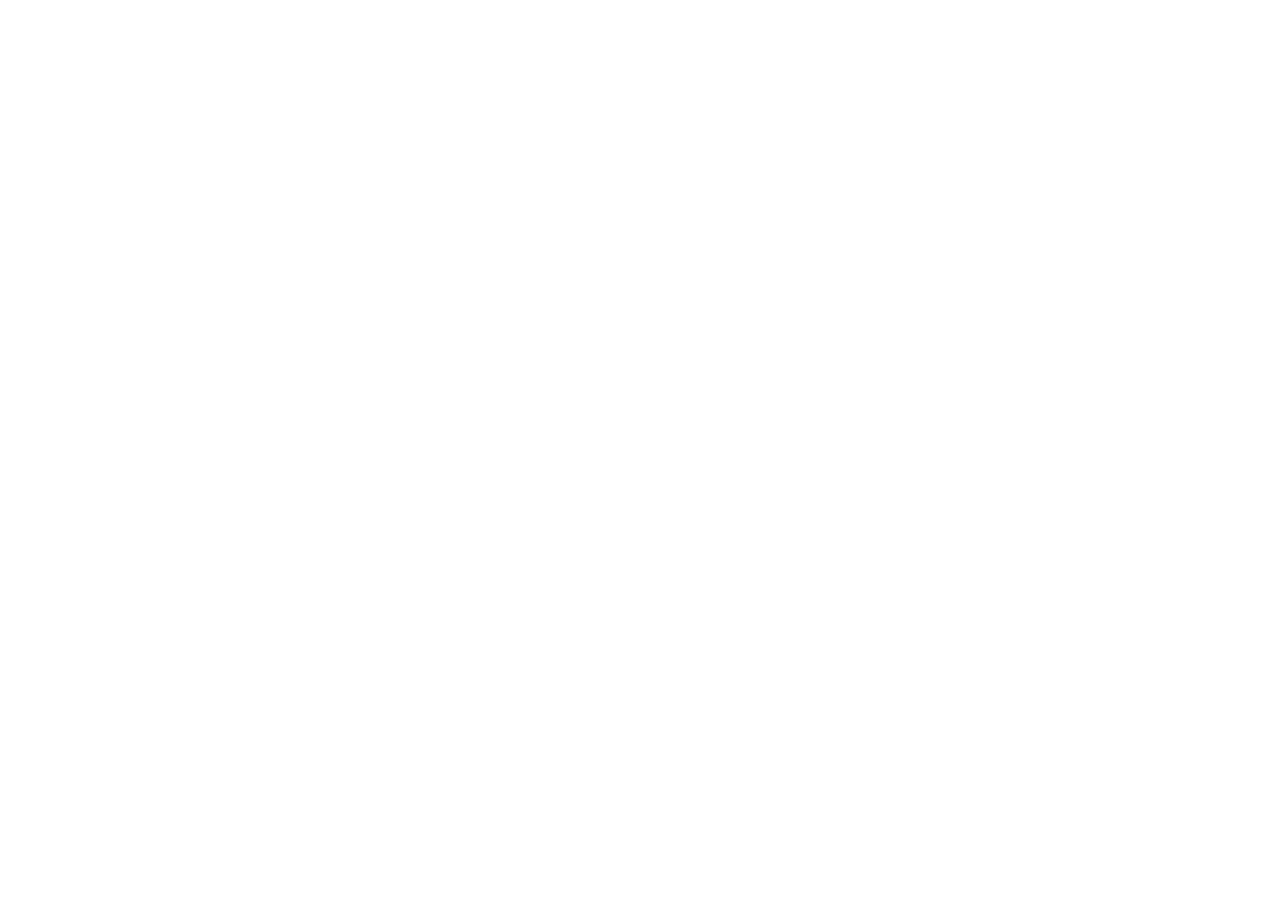
==== index.html @ da7eab52 "Initial commit" ====
<!DOCTYPE html>
<html lang="en">
<head>
  <meta charset="UTF-8">
  <meta name="viewport" content="width=device-width, initial-scale=1.0">
  <title>Project</title>

  <!-- Styles  -->
<link rel="stylesheet" href="css/normalize.css">
<link rel="stylesheet" href="css/styles.css">
</head>
<body>


  <script src="js/main.js"></script>
</body>
</html>
---- css/styles.css ----
/* GLOBAL */
html {
  box-sizing: border-box;
  height: 100%;
  scroll-behavior: smooth;
}

*,
*::before,
*::after {
box-sizing: inherit;
}

body {
  display: flex;
  flex-direction: column;
  height: 100%;
  padding: 0;
  margin: 0;
  font-family: Arial, sans-serif;
  font-size: 16px;
  line-height: 1.5;
  background: #fff;
  color: #222;
}

img {
  max-width: 100%;
  height: auto;
}


/* CONTAINER  */
.container {
  width: 100%;
max-width: 1200px;
padding-left: 50px;
padding-right: 50px;
margin-left: auto;
margin-right: auto;
}
/* MAIN-CONTENT */
.main-content {
flex-grow: 1;
}
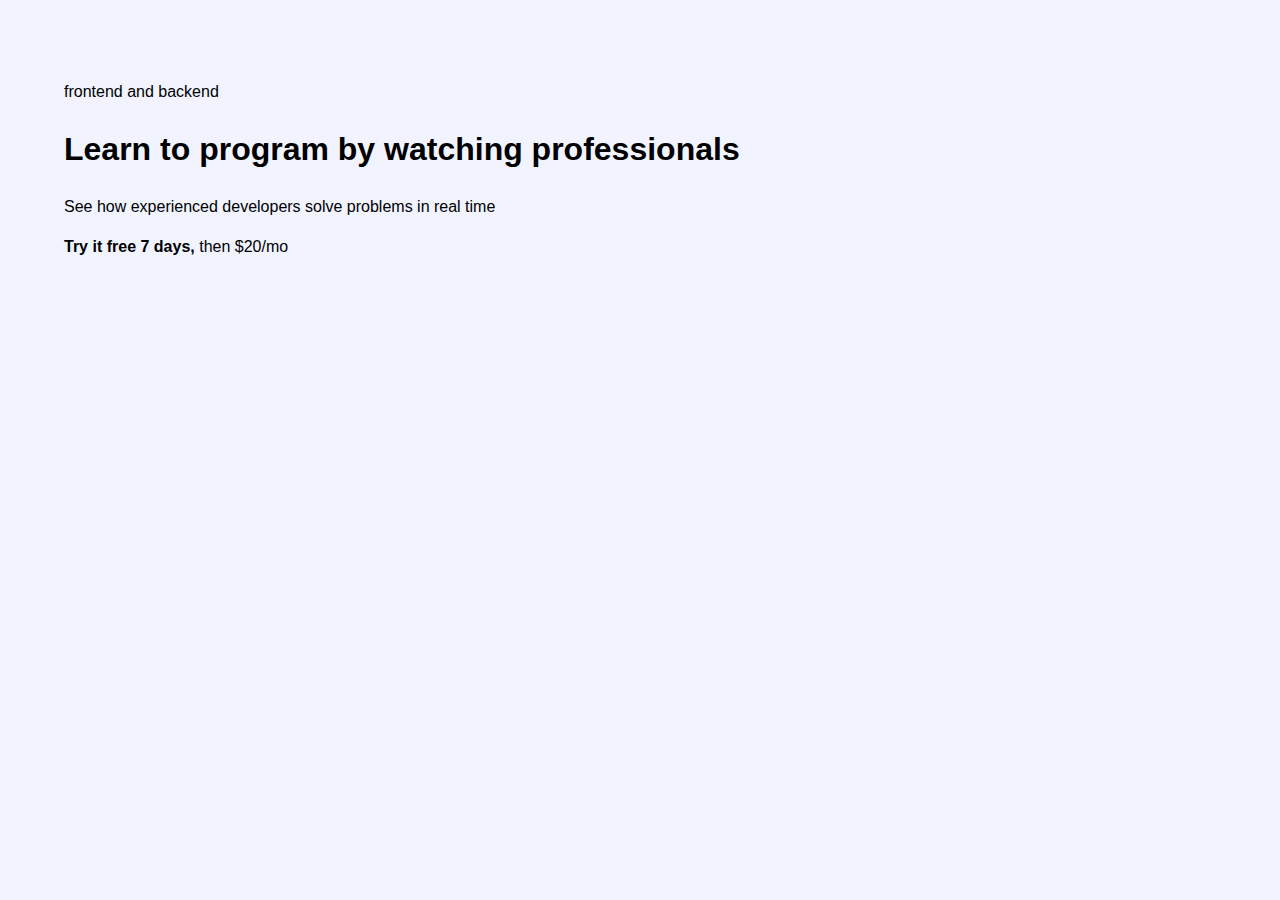
==== commit 8a5fe769: "Add project's fonts and hero section's markup" ====
--- a/index.html
+++ b/index.html
@@ -3,14 +3,32 @@
 <head>
   <meta charset="UTF-8">
   <meta name="viewport" content="width=device-width, initial-scale=1.0">
-  <title>Project</title>
+  <title>Intro Form</title>
 
   <!-- Styles  -->
 <link rel="stylesheet" href="css/normalize.css">
 <link rel="stylesheet" href="css/styles.css">
 </head>
 <body>
+<!-- MAIN-CONTENT  -->
+  <div class="main-content">
+<div class="container">
+  <div class="intro-page">
+    <!-- HERO -->
+  <div class="hero">
+    <div class="hero-main">
+      <div class="hero-badge">frontend and backend</div>
+      <h1 class="hero-heading">Learn to program by watching professionals</h1>
+      <p class="hero-text">See how experienced developers solve problems in real time</p>
+    </div>
+    <div class="herobotton"><strong>Try it free 7 days,</strong> then $20/mo</div>
+  </div>
 
+
+    <!-- REGISTRATION-FORM  -->
+  </div>
+</div>
+  </div>
 
   <script src="js/main.js"></script>
 </body>
--- a/css/styles.css
+++ b/css/styles.css
@@ -1,3 +1,51 @@
+/* FONTS  */
+@font-face {
+  font-family: 'Inter 18pt';
+  src: url('../Fonts/') format('woff2'),
+  url('../Fonts/Inter18pt-Bold.woff') format('woff');
+  font-weight: bold;
+  font-style: normal;
+  font-display: swap;
+}
+
+@font-face {
+  font-family: 'Inter 18pt';
+  src: url('../Fonts/Inter18pt-SemiBold.woff2') format('woff2'),
+  url('../Fonts/Inter18pt-SemiBold.woff') format('woff');
+  font-weight: 600;
+  font-style: normal;
+  font-display: swap;
+}
+
+@font-face {
+  font-family: 'Inter 18pt';
+  src: url('../Fonts/Inter18pt-Regular.woff2') format('woff2'),
+  url('../Fonts/Inter18pt-Regular.woff') format('woff');
+  font-weight: normal;
+  font-style: normal;
+  font-display: swap;
+}
+
+@font-face {
+  font-family: 'Inter 18pt';
+  src: url('../Fonts/Inter18pt-Medium.woff2') format('woff2'),
+  url('../Fonts/Inter18pt-Medium.woff') format('woff');
+  font-weight: 500;
+  font-style: normal;
+  font-display: swap;
+}
+
+
+
+/* COSTUM PROPS */
+:root {
+  --body-bg: #f1f4ff;
+  --green:  #4dc490;
+  --purple: #655fa2;
+  --red:  #f03535;
+  --text-color:#000;
+}
+
 /* GLOBAL */
 html {
   box-sizing: border-box;
@@ -8,7 +56,7 @@
 *,
 *::before,
 *::after {
-box-sizing: inherit;
+  box-sizing: inherit;
 }
 
 body {
@@ -17,11 +65,11 @@
   height: 100%;
   padding: 0;
   margin: 0;
-  font-family: Arial, sans-serif;
+  font-family: "Inter", "Arial", sans-serif;
   font-size: 16px;
   line-height: 1.5;
-  background: #fff;
-  color: #222;
+  background: var(--body-bg);
+  color: var(--text-color);
 }
 
 img {
@@ -33,13 +81,15 @@
 /* CONTAINER  */
 .container {
   width: 100%;
-max-width: 1200px;
-padding-left: 50px;
-padding-right: 50px;
-margin-left: auto;
-margin-right: auto;
+  max-width: 1192px;
+  padding-left: 20px;
+  padding-right: 20px;
+  margin-left: auto;
+  margin-right: auto;
 }
 /* MAIN-CONTENT */
 .main-content {
-flex-grow: 1;
+  flex-grow: 1;
+  padding-top: 80px;
+  padding-bottom: 80px;
 }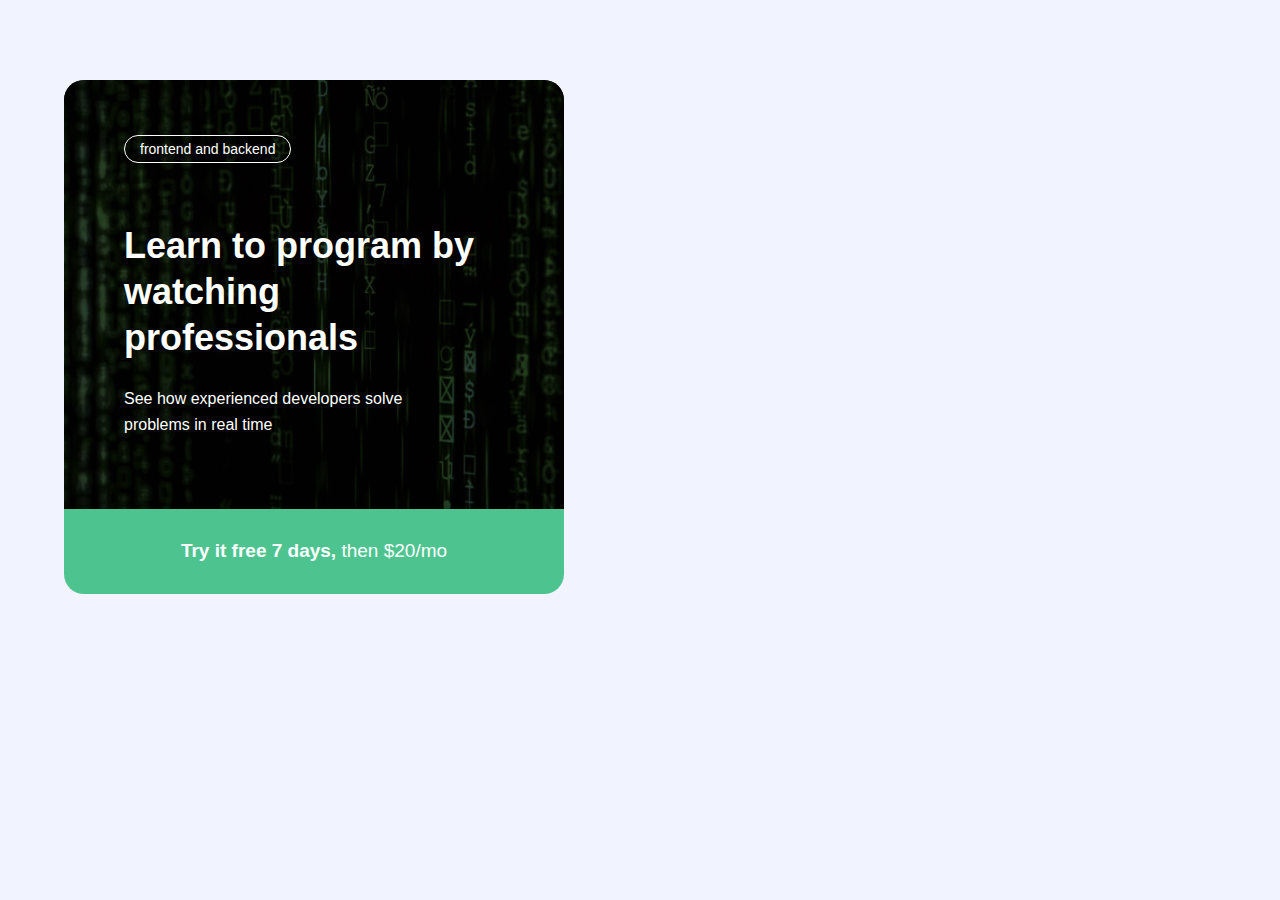
==== commit a8935c6b: "Add hero styles" ====
--- a/index.html
+++ b/index.html
@@ -18,10 +18,10 @@
   <div class="hero">
     <div class="hero-main">
       <div class="hero-badge">frontend and backend</div>
-      <h1 class="hero-heading">Learn to program by watching professionals</h1>
-      <p class="hero-text">See how experienced developers solve problems in real time</p>
+      <h1 class="hero-heading">Learn to program by<br>watching<br>professionals</h1>
+      <p class="hero-text">See how experienced developers solve<br>problems in real time</p>
     </div>
-    <div class="herobotton"><strong>Try it free 7 days,</strong> then $20/mo</div>
+    <div class="hero-botton"><strong>Try it free 7 days,</strong> then $20/mo</div>
   </div>
 
 
--- a/css/styles.css
+++ b/css/styles.css
@@ -92,4 +92,60 @@
   flex-grow: 1;
   padding-top: 80px;
   padding-bottom: 80px;
+}
+
+/* HERO  */
+
+.intro-page {
+  display: flex;
+}
+
+.hero {
+--text-color:#fff;
+
+  display: flex;
+  flex-direction: column;
+width: 100%;
+max-width: 500px;
+border-radius: 20px;
+overflow: hidden;
+color: var(--text-color);
+}
+.hero-main {
+  flex-grow: 1;
+  display: flex;
+  flex-direction: column;
+  align-items: flex-start;
+  padding: 55px 60px;
+  background-color: #222;
+  background-image: url(../img/Rectangle\ 6.jpg);
+  background-repeat: no-repeat;
+  background-size: cover;
+  background-position: center center;
+}
+.hero-badge {
+  padding: 5px 15px;
+  margin-bottom: 60px;
+  border: 1px solid var(--text-color);
+  font-size: 14px;
+  font-weight: 500;
+  line-height: normal;
+  border-radius: 41px;
+}
+.hero-heading {
+  margin-top: 0;
+  margin-bottom: 25px;
+  font-size: 36px;
+  line-height: 46px;
+}
+.hero-text {
+  margin-top: 0;
+  font-size: 16px;
+  line-height: 26px;
+}
+.hero-botton {
+padding: 28px;
+background-color: var(--green);
+font-size: 19px;
+text-align: center;
 }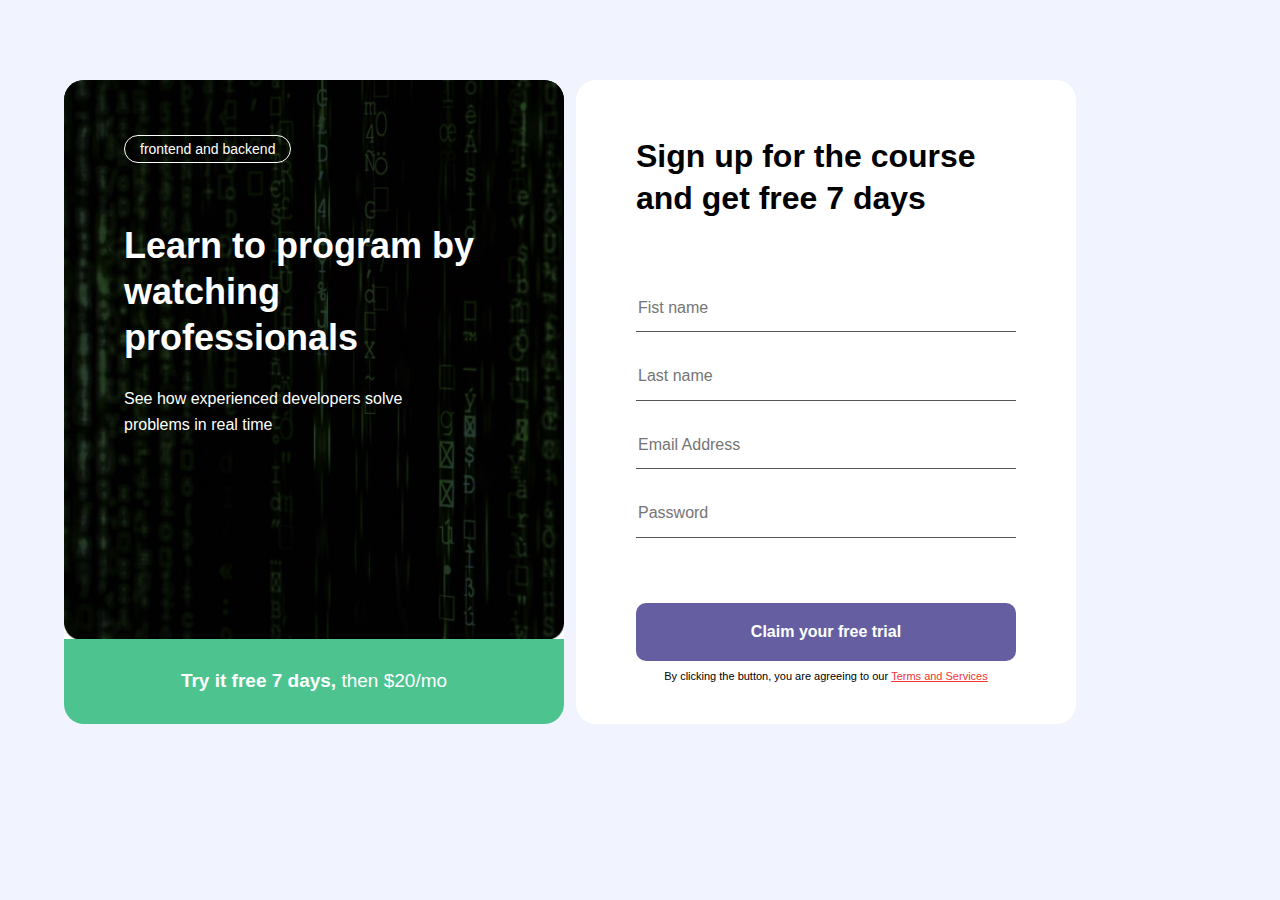
==== commit 2965a3bd: "Add signup form" ====
--- a/index.html
+++ b/index.html
@@ -25,7 +25,18 @@
   </div>
 
 
-    <!-- REGISTRATION-FORM  -->
+    <!-- SIGNUP-FORM  -->
+     <form class="signup-form" action="https://echohtmlacademy.ru" method="post">
+<h2 class="signup-form-heading">Sign up for the course and get free 7 days</h2>
+<div class="signup-form-fields">
+<input class="signup-form-field" type="text" name="name" placeholder="Fist name" aria-label="Name" required>
+<input class="signup-form-field" type="text" name="last-name" placeholder="Last name" aria-label="Last Name" required>
+<input class="signup-form-field" type="email" name="email-address" placeholder="Email Address" aria-label="Email Address" required>
+<input class="signup-form-field" type="password" name="password" placeholder="Password" aria-label="Password" required>
+</div>
+<button class="signip-form-submit" type="submit">Claim your free trial</button>
+<div class="signup-form-notce">By clicking the button, you are agreeing to our <a class="signup-form-notice-link" href=""> Terms and Services</a></div>
+     </form>
   </div>
 </div>
   </div>
--- a/css/styles.css
+++ b/css/styles.css
@@ -76,7 +76,10 @@
   max-width: 100%;
   height: auto;
 }
-
+*:focus {
+  outline: 2px dotted var(--purple);
+  outline-offset: 3px;
+}
 
 /* CONTAINER  */
 .container {
@@ -94,12 +97,11 @@
   padding-bottom: 80px;
 }
 
+/* INTRO-PAGE */
+.intro-page {
+  display: flex;
+}
 /* HERO  */
-
-.intro-page {
-  display: flex;
-}
-
 .hero {
 --text-color:#fff;
 
@@ -125,12 +127,12 @@
 }
 .hero-badge {
   padding: 5px 15px;
+  border: 1px solid var(--text-color);
   margin-bottom: 60px;
-  border: 1px solid var(--text-color);
+  border-radius: 41px;
   font-size: 14px;
+  line-height: normal;
   font-weight: 500;
-  line-height: normal;
-  border-radius: 41px;
 }
 .hero-heading {
   margin-top: 0;
@@ -148,4 +150,66 @@
 background-color: var(--green);
 font-size: 19px;
 text-align: center;
+}
+
+/* SIGNUP-FORM*/
+.signup-form {
+  width: 100%;
+  max-width: 500px;
+  padding: 55px 60px 40px;
+  margin-left: 12px;
+  border-radius: 20px;
+  overflow: hidden;
+  background-color: #fff;
+}
+.signup-form-heading {
+  margin-top: 0;
+  margin-bottom: 65px;
+  font-size: 32px;
+  line-height: 42px;
+  font-weight: 600;
+}
+.signup-form-fields {
+  display: flex;
+  flex-direction: column;
+  margin-bottom: 65px;
+}
+.signup-form-field {
+padding-top: 15px;
+padding-bottom: 14px;
+border: 0;
+border-bottom: 1px solid #555;
+color: #555;
+}
+
+.signup-form-field:not(:last-child) {
+  margin-bottom: 20px;
+}
+
+.signup-form-field:focus {
+  border-color: #000;
+  font-weight: 600;
+  color: #000;
+}
+
+.signip-form-submit {
+  display: block;
+  width: 100%;
+  padding: 20px;
+  border: 0;
+  margin-bottom: 8px;
+  border-radius: 10px;
+  background-color: var(--purple);
+  font-weight: 600;
+  color: #fff;
+  cursor: pointer;
+}
+.signup-form-notce {
+  font-size: 11px;
+  line-height: 15px;
+  text-align: center;
+}
+.signup-form-notice-link {
+  font-weight: 500;
+  color: var(--red);
 }